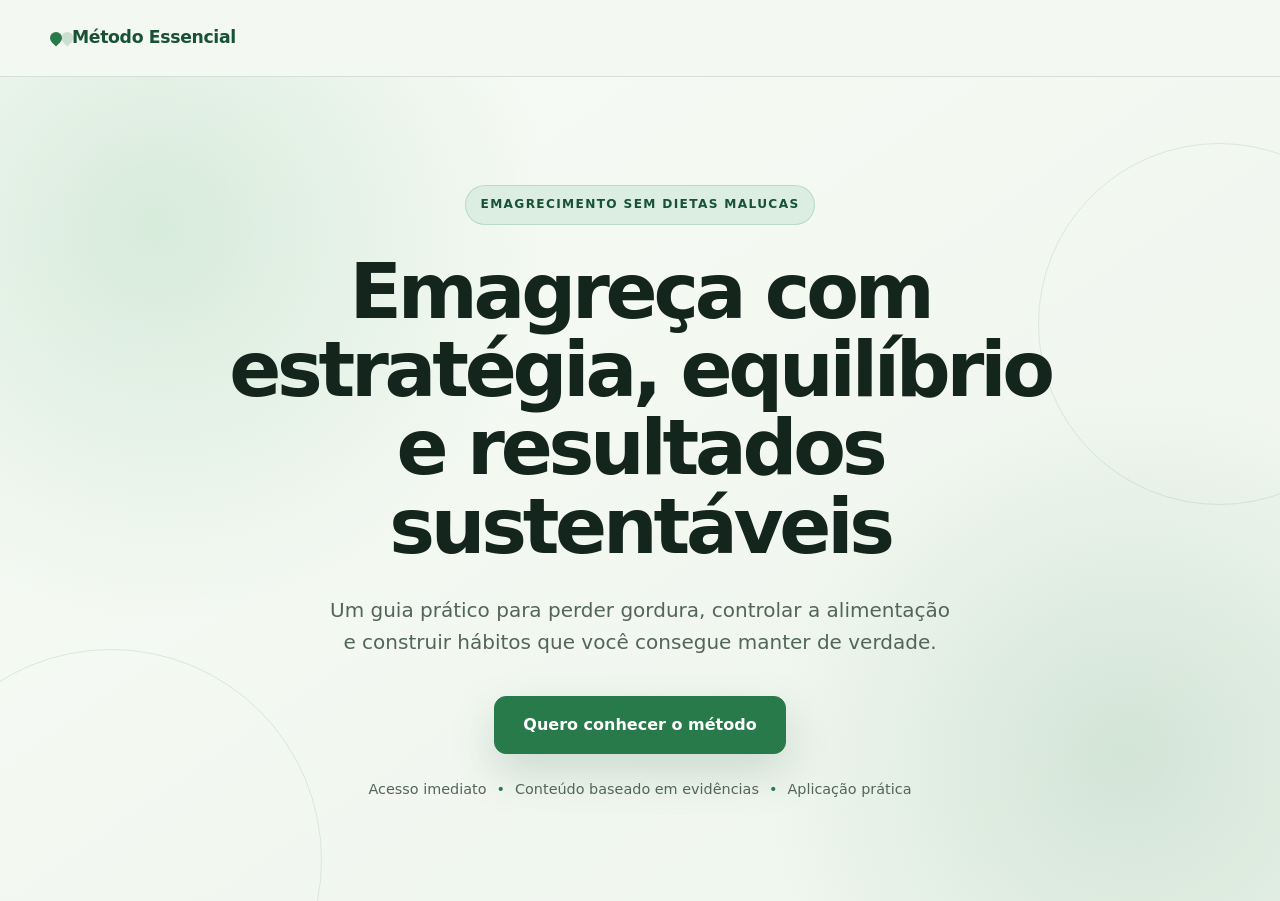
==== ebook-emagrecimento/index.html @ 702ce0e8 "Criar hero da landing page de emagrecimento" ====
<!DOCTYPE html>
<html lang="pt-BR">
<head>
  <meta charset="UTF-8" />
  <meta name="viewport" content="width=device-width, initial-scale=1.0" />
  <meta
    name="description"
    content="Um método prático para emagrecer com estratégia, equilíbrio e hábitos sustentáveis."
  />
  <title>Método Essencial | Emagrecimento Sustentável</title>
  <link rel="stylesheet" href="style.css" />
</head>
<body>
  <header class="site-header">
    <div class="container header-content">
      <a class="brand" href="#inicio" aria-label="Método Essencial — início">
        Método Essencial
      </a>
    </div>
  </header>

  <main>
    <section class="hero" id="inicio">
      <div class="container hero-content">
        <p class="hero-badge">EMAGRECIMENTO SEM DIETAS MALUCAS</p>

        <h1>Emagreça com estratégia, equilíbrio e resultados sustentáveis</h1>

        <p class="hero-text">
          Um guia prático para perder gordura, controlar a alimentação e
          construir hábitos que você consegue manter de verdade.
        </p>

        <a class="hero-button" href="#oferta">Quero conhecer o método</a>

        <p class="hero-support">
          Acesso imediato <span aria-hidden="true">•</span>
          Conteúdo baseado em evidências <span aria-hidden="true">•</span>
          Aplicação prática
        </p>
      </div>
    </section>
  </main>
</body>
</html>
---- ebook-emagrecimento/style.css ----
:root {
  --background: #f4f8f2;
  --surface: #ffffff;
  --text: #14251d;
  --text-muted: #52655b;
  --primary: #287a4b;
  --primary-dark: #175235;
  --primary-light: #dceee2;
  --border: rgba(20, 37, 29, 0.12);
  --shadow: 0 18px 45px rgba(23, 82, 53, 0.18);
  --container: 1180px;
}

* {
  box-sizing: border-box;
  margin: 0;
  padding: 0;
}

html {
  scroll-behavior: smooth;
}

body {
  min-width: 320px;
  min-height: 100vh;
  background: var(--background);
  color: var(--text);
  font-family:
    Inter, ui-sans-serif, system-ui, -apple-system, BlinkMacSystemFont, "Segoe UI",
    sans-serif;
  line-height: 1.6;
}

a {
  color: inherit;
  text-decoration: none;
}

.container {
  width: min(100% - 40px, var(--container));
  margin-inline: auto;
}

.site-header {
  position: relative;
  z-index: 10;
  border-bottom: 1px solid var(--border);
  background: rgba(244, 248, 242, 0.88);
  backdrop-filter: blur(14px);
}

.header-content {
  min-height: 76px;
  display: flex;
  align-items: center;
}

.brand {
  display: inline-flex;
  align-items: center;
  gap: 10px;
  color: var(--primary-dark);
  font-size: 1.08rem;
  font-weight: 800;
  letter-spacing: -0.02em;
}

.brand::before {
  width: 12px;
  height: 12px;
  border-radius: 50% 50% 50% 0;
  background: var(--primary);
  content: "";
  transform: rotate(-45deg);
  box-shadow: 8px 8px 0 rgba(40, 122, 75, 0.2);
}

.hero {
  min-height: calc(100svh - 76px);
  position: relative;
  isolation: isolate;
  display: grid;
  place-items: center;
  overflow: hidden;
  background:
    radial-gradient(circle at 12% 18%, rgba(134, 196, 153, 0.28), transparent 30%),
    radial-gradient(circle at 88% 82%, rgba(40, 122, 75, 0.14), transparent 28%),
    linear-gradient(145deg, #f8fbf6 0%, #edf5ec 100%);
}

.hero::before,
.hero::after {
  position: absolute;
  z-index: -1;
  border: 1px solid rgba(40, 122, 75, 0.13);
  border-radius: 50%;
  content: "";
}

.hero::before {
  top: 8%;
  right: -120px;
  width: 360px;
  height: 360px;
}

.hero::after {
  bottom: -170px;
  left: -100px;
  width: 420px;
  height: 420px;
}

.hero-content {
  max-width: 930px;
  padding-block: 96px 88px;
  text-align: center;
}

.hero-badge {
  width: fit-content;
  margin: 0 auto 28px;
  padding: 9px 15px;
  border: 1px solid rgba(40, 122, 75, 0.18);
  border-radius: 999px;
  background: var(--primary-light);
  color: var(--primary-dark);
  font-size: 0.76rem;
  font-weight: 800;
  letter-spacing: 0.11em;
}

.hero h1 {
  max-width: 900px;
  margin-inline: auto;
  font-size: clamp(2.5rem, 6vw, 5.25rem);
  line-height: 1.02;
  letter-spacing: -0.055em;
  text-wrap: balance;
}

.hero-text {
  max-width: 710px;
  margin: 28px auto 38px;
  color: var(--text-muted);
  font-size: clamp(1.05rem, 2vw, 1.25rem);
  text-wrap: balance;
}

.hero-button {
  display: inline-flex;
  min-height: 56px;
  align-items: center;
  justify-content: center;
  padding: 15px 28px;
  border: 1px solid var(--primary);
  border-radius: 12px;
  background: var(--primary);
  box-shadow: var(--shadow);
  color: #ffffff;
  font-weight: 800;
  transition:
    background-color 180ms ease,
    transform 180ms ease,
    box-shadow 180ms ease;
}

.hero-button:hover {
  background: var(--primary-dark);
  box-shadow: 0 20px 48px rgba(23, 82, 53, 0.24);
  transform: translateY(-2px);
}

.hero-button:focus-visible,
.brand:focus-visible {
  outline: 3px solid rgba(40, 122, 75, 0.4);
  outline-offset: 4px;
}

.hero-support {
  display: flex;
  flex-wrap: wrap;
  justify-content: center;
  gap: 6px 10px;
  margin-top: 24px;
  color: var(--text-muted);
  font-size: 0.9rem;
}

.hero-support span {
  color: var(--primary);
}

@media (max-width: 640px) {
  .container {
    width: min(100% - 32px, var(--container));
  }

  .header-content {
    min-height: 68px;
  }

  .hero {
    min-height: calc(100svh - 68px);
  }

  .hero-content {
    padding-block: 72px 64px;
  }

  .hero-badge {
    margin-bottom: 22px;
    font-size: 0.68rem;
    line-height: 1.4;
  }

  .hero h1 {
    font-size: clamp(2.35rem, 13vw, 3.6rem);
  }

  .hero-text {
    margin-block: 24px 32px;
  }

  .hero-button {
    width: 100%;
  }

  .hero-support {
    display: block;
    line-height: 1.8;
  }

  .hero-support span {
    display: none;
  }
}

@media (prefers-reduced-motion: reduce) {
  html {
    scroll-behavior: auto;
  }

  .hero-button {
    transition: none;
  }
}
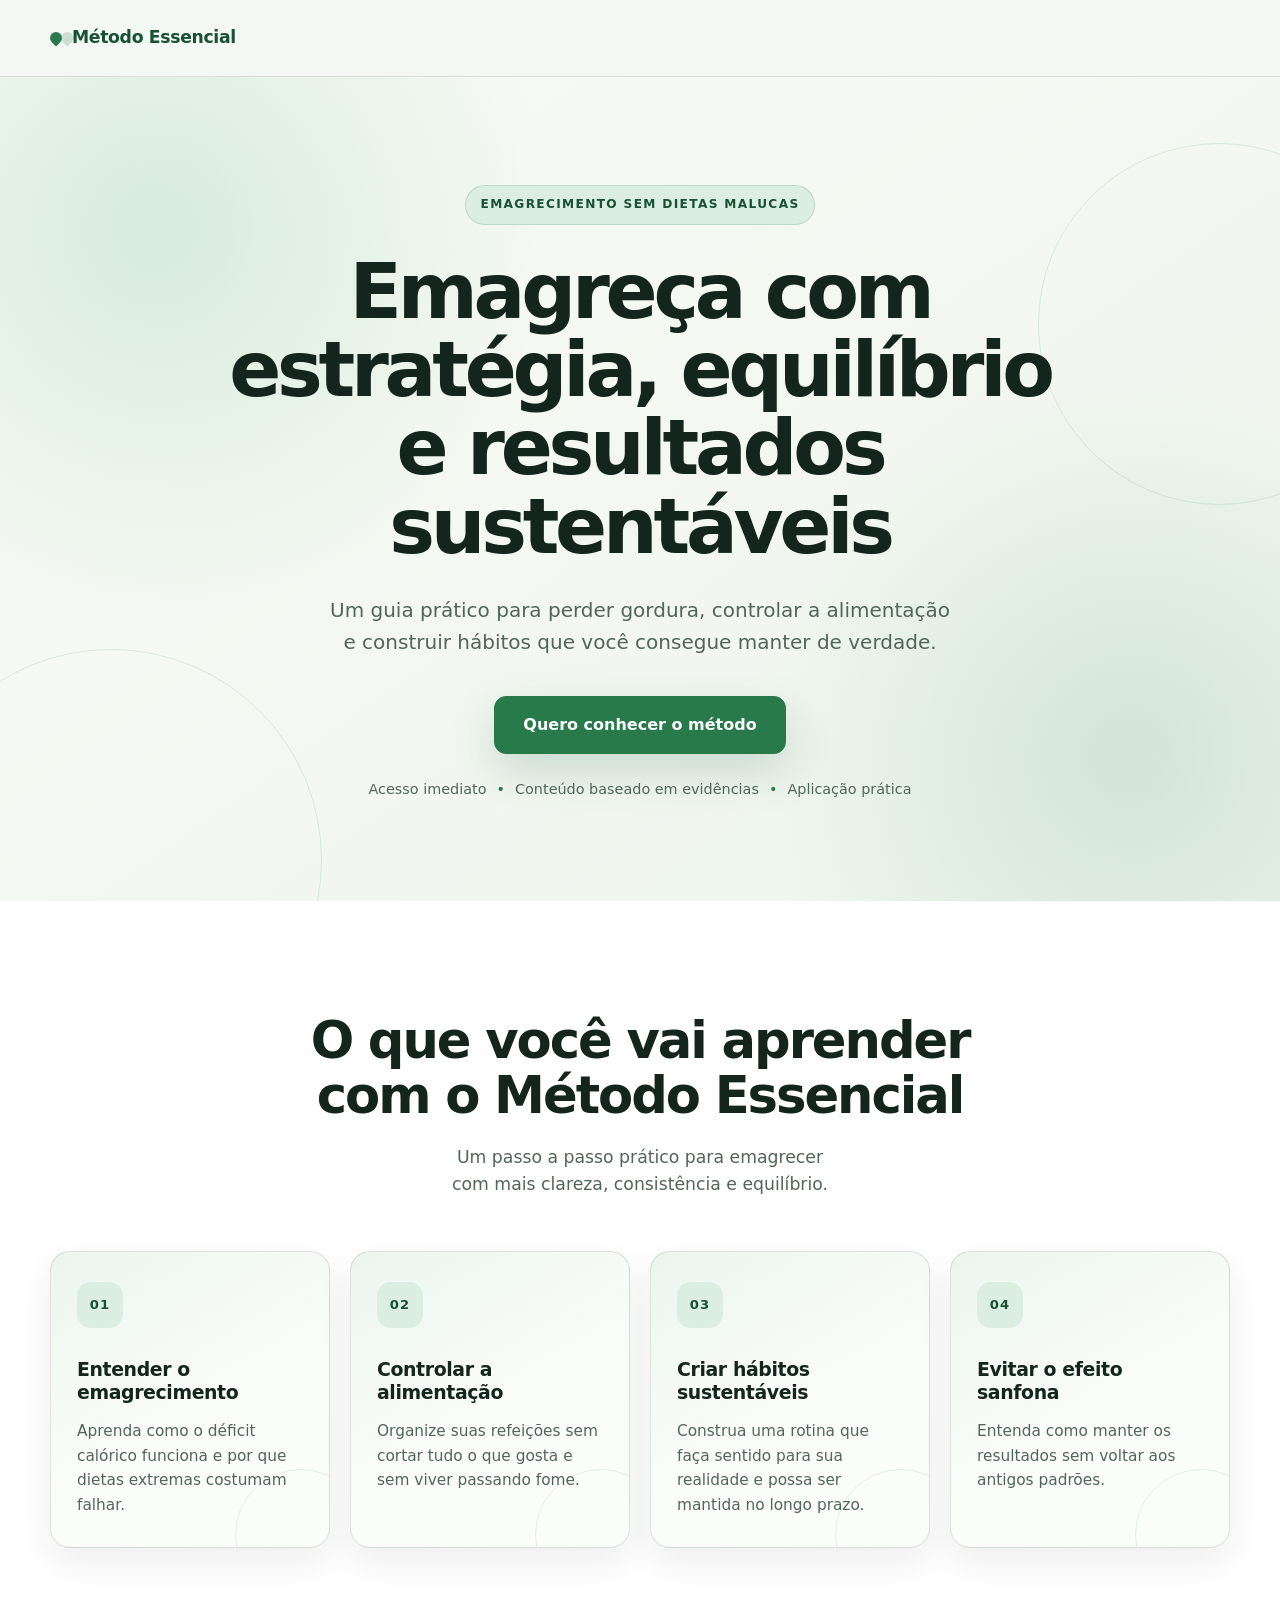
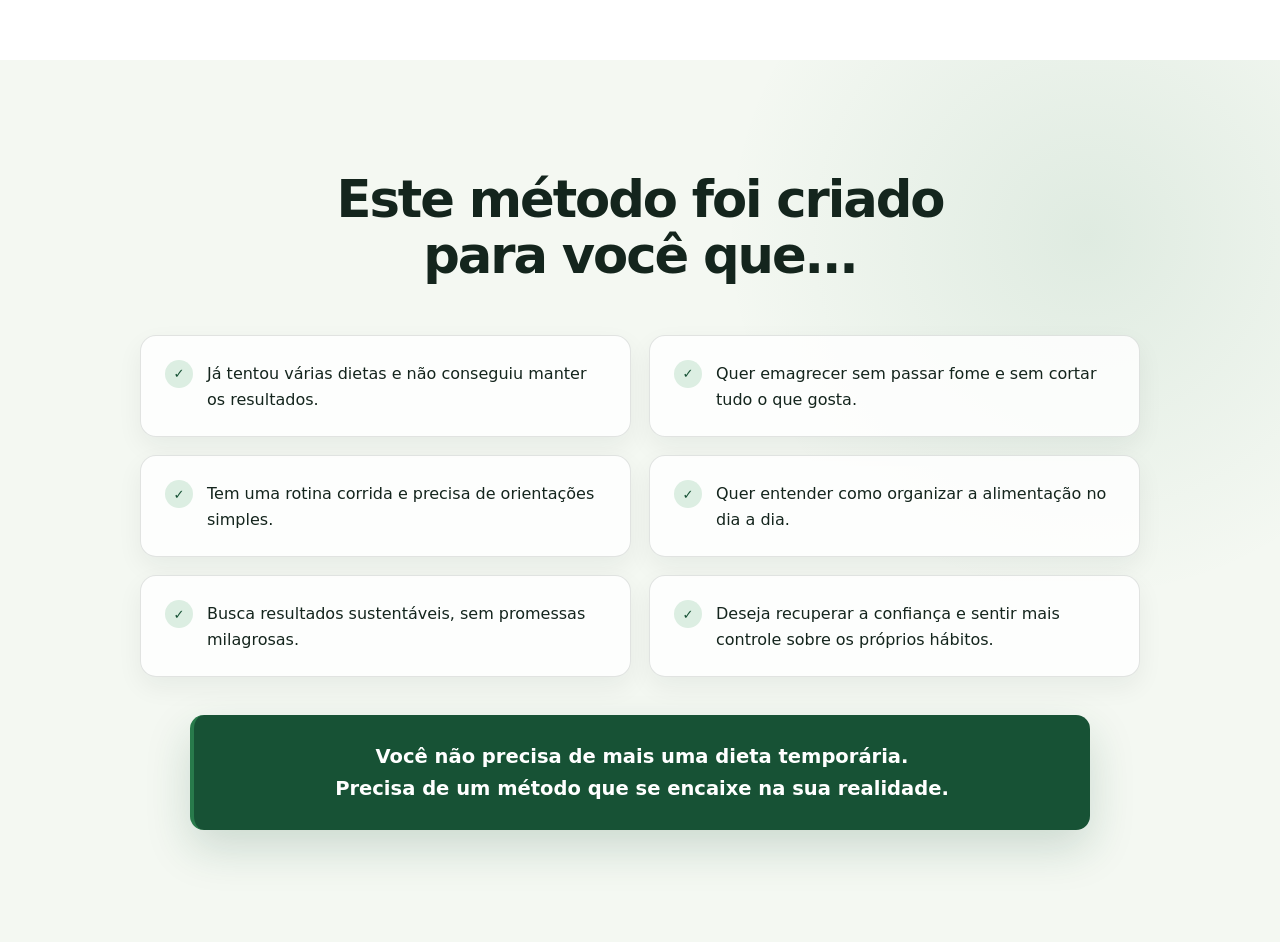
==== commit ee2e7d32: "Adicionar seção para quem é o método" ====
--- a/ebook-emagrecimento/index.html
+++ b/ebook-emagrecimento/index.html
@@ -40,6 +40,92 @@
         </p>
       </div>
     </section>
+
+    <section class="benefits" id="beneficios" aria-labelledby="benefits-title">
+      <div class="container">
+        <header class="section-heading">
+          <h2 id="benefits-title">O que você vai aprender com o Método Essencial</h2>
+          <p>
+            Um passo a passo prático para emagrecer com mais clareza,
+            consistência e equilíbrio.
+          </p>
+        </header>
+
+        <div class="benefits-grid">
+          <article class="benefit-card">
+            <span class="benefit-number" aria-hidden="true">01</span>
+            <h3>Entender o emagrecimento</h3>
+            <p>
+              Aprenda como o déficit calórico funciona e por que dietas
+              extremas costumam falhar.
+            </p>
+          </article>
+
+          <article class="benefit-card">
+            <span class="benefit-number" aria-hidden="true">02</span>
+            <h3>Controlar a alimentação</h3>
+            <p>
+              Organize suas refeições sem cortar tudo o que gosta e sem viver
+              passando fome.
+            </p>
+          </article>
+
+          <article class="benefit-card">
+            <span class="benefit-number" aria-hidden="true">03</span>
+            <h3>Criar hábitos sustentáveis</h3>
+            <p>
+              Construa uma rotina que faça sentido para sua realidade e possa
+              ser mantida no longo prazo.
+            </p>
+          </article>
+
+          <article class="benefit-card">
+            <span class="benefit-number" aria-hidden="true">04</span>
+            <h3>Evitar o efeito sanfona</h3>
+            <p>
+              Entenda como manter os resultados sem voltar aos antigos padrões.
+            </p>
+          </article>
+        </div>
+      </div>
+    </section>
+
+    <section class="audience" id="para-quem" aria-labelledby="audience-title">
+      <div class="container">
+        <header class="section-heading">
+          <h2 id="audience-title">Este método foi criado para você que...</h2>
+        </header>
+
+        <ul class="audience-list">
+          <li>
+            <span>Já tentou várias dietas e não conseguiu manter os resultados.</span>
+          </li>
+          <li>
+            <span>Quer emagrecer sem passar fome e sem cortar tudo o que gosta.</span>
+          </li>
+          <li>
+            <span>Tem uma rotina corrida e precisa de orientações simples.</span>
+          </li>
+          <li>
+            <span>Quer entender como organizar a alimentação no dia a dia.</span>
+          </li>
+          <li>
+            <span>Busca resultados sustentáveis, sem promessas milagrosas.</span>
+          </li>
+          <li>
+            <span>
+              Deseja recuperar a confiança e sentir mais controle sobre os
+              próprios hábitos.
+            </span>
+          </li>
+        </ul>
+
+        <p class="audience-highlight">
+          Você não precisa de mais uma dieta temporária. Precisa de um método
+          que se encaixe na sua realidade.
+        </p>
+      </div>
+    </section>
   </main>
 </body>
 </html>
--- a/ebook-emagrecimento/style.css
+++ b/ebook-emagrecimento/style.css
@@ -192,6 +192,157 @@
   color: var(--primary);
 }
 
+.benefits {
+  padding-block: 112px;
+  background: var(--surface);
+}
+
+.section-heading {
+  max-width: 760px;
+  margin: 0 auto 52px;
+  text-align: center;
+}
+
+.section-heading h2 {
+  font-size: clamp(2rem, 4vw, 3.3rem);
+  line-height: 1.08;
+  letter-spacing: -0.04em;
+  text-wrap: balance;
+}
+
+.section-heading p {
+  max-width: 640px;
+  margin: 20px auto 0;
+  color: var(--text-muted);
+  font-size: 1.08rem;
+  text-wrap: balance;
+}
+
+.benefits-grid {
+  display: grid;
+  grid-template-columns: repeat(4, minmax(0, 1fr));
+  gap: 20px;
+}
+
+.benefit-card {
+  position: relative;
+  min-height: 280px;
+  overflow: hidden;
+  padding: 30px 26px;
+  border: 1px solid var(--border);
+  border-radius: 20px;
+  background:
+    linear-gradient(150deg, rgba(220, 238, 226, 0.52), transparent 55%),
+    #fbfdfb;
+  box-shadow: 0 14px 34px rgba(20, 37, 29, 0.08);
+}
+
+.benefit-card::after {
+  position: absolute;
+  right: -38px;
+  bottom: -54px;
+  width: 130px;
+  height: 130px;
+  border: 1px solid rgba(40, 122, 75, 0.12);
+  border-radius: 50%;
+  content: "";
+}
+
+.benefit-number {
+  width: 46px;
+  height: 46px;
+  display: grid;
+  place-items: center;
+  margin-bottom: 30px;
+  border-radius: 14px;
+  background: var(--primary-light);
+  color: var(--primary-dark);
+  font-size: 0.82rem;
+  font-weight: 800;
+  letter-spacing: 0.08em;
+}
+
+.benefit-card h3 {
+  margin-bottom: 14px;
+  font-size: 1.18rem;
+  line-height: 1.25;
+  letter-spacing: -0.02em;
+}
+
+.benefit-card p {
+  position: relative;
+  z-index: 1;
+  color: var(--text-muted);
+  font-size: 0.96rem;
+}
+
+.audience {
+  padding-block: 112px;
+  background:
+    radial-gradient(circle at 85% 20%, rgba(40, 122, 75, 0.1), transparent 28%),
+    var(--background);
+}
+
+.audience-list {
+  max-width: 1000px;
+  display: grid;
+  grid-template-columns: repeat(2, minmax(0, 1fr));
+  gap: 18px;
+  margin-inline: auto;
+  list-style: none;
+}
+
+.audience-list li {
+  display: grid;
+  grid-template-columns: 28px minmax(0, 1fr);
+  gap: 14px;
+  align-items: start;
+  padding: 24px;
+  border: 1px solid var(--border);
+  border-radius: 16px;
+  background: rgba(255, 255, 255, 0.82);
+  box-shadow: 0 10px 26px rgba(20, 37, 29, 0.06);
+  color: var(--text);
+}
+
+.audience-list li::before {
+  width: 28px;
+  height: 28px;
+  display: grid;
+  place-items: center;
+  border-radius: 50%;
+  background: var(--primary-light);
+  color: var(--primary-dark);
+  content: "✓";
+  font-size: 0.82rem;
+  font-weight: 900;
+}
+
+.audience-list span {
+  padding-top: 1px;
+}
+
+.audience-highlight {
+  max-width: 900px;
+  margin: 38px auto 0;
+  padding: 26px 30px;
+  border-left: 4px solid var(--primary);
+  border-radius: 14px;
+  background: var(--primary-dark);
+  box-shadow: var(--shadow);
+  color: #ffffff;
+  font-size: clamp(1.05rem, 2vw, 1.22rem);
+  font-weight: 700;
+  text-align: center;
+  text-wrap: balance;
+}
+
+@media (max-width: 900px) {
+  .benefits-grid {
+    grid-template-columns: repeat(2, minmax(0, 1fr));
+  }
+}
+
 @media (max-width: 640px) {
   .container {
     width: min(100% - 32px, var(--container));
@@ -235,6 +386,39 @@
   .hero-support span {
     display: none;
   }
+
+  .benefits {
+    padding-block: 80px;
+  }
+
+  .section-heading {
+    margin-bottom: 36px;
+  }
+
+  .benefits-grid {
+    grid-template-columns: 1fr;
+  }
+
+  .benefit-card {
+    min-height: auto;
+  }
+
+  .audience {
+    padding-block: 80px;
+  }
+
+  .audience-list {
+    grid-template-columns: 1fr;
+  }
+
+  .audience-list li {
+    padding: 20px;
+  }
+
+  .audience-highlight {
+    margin-top: 28px;
+    padding: 22px 20px;
+  }
 }
 
 @media (prefers-reduced-motion: reduce) {
